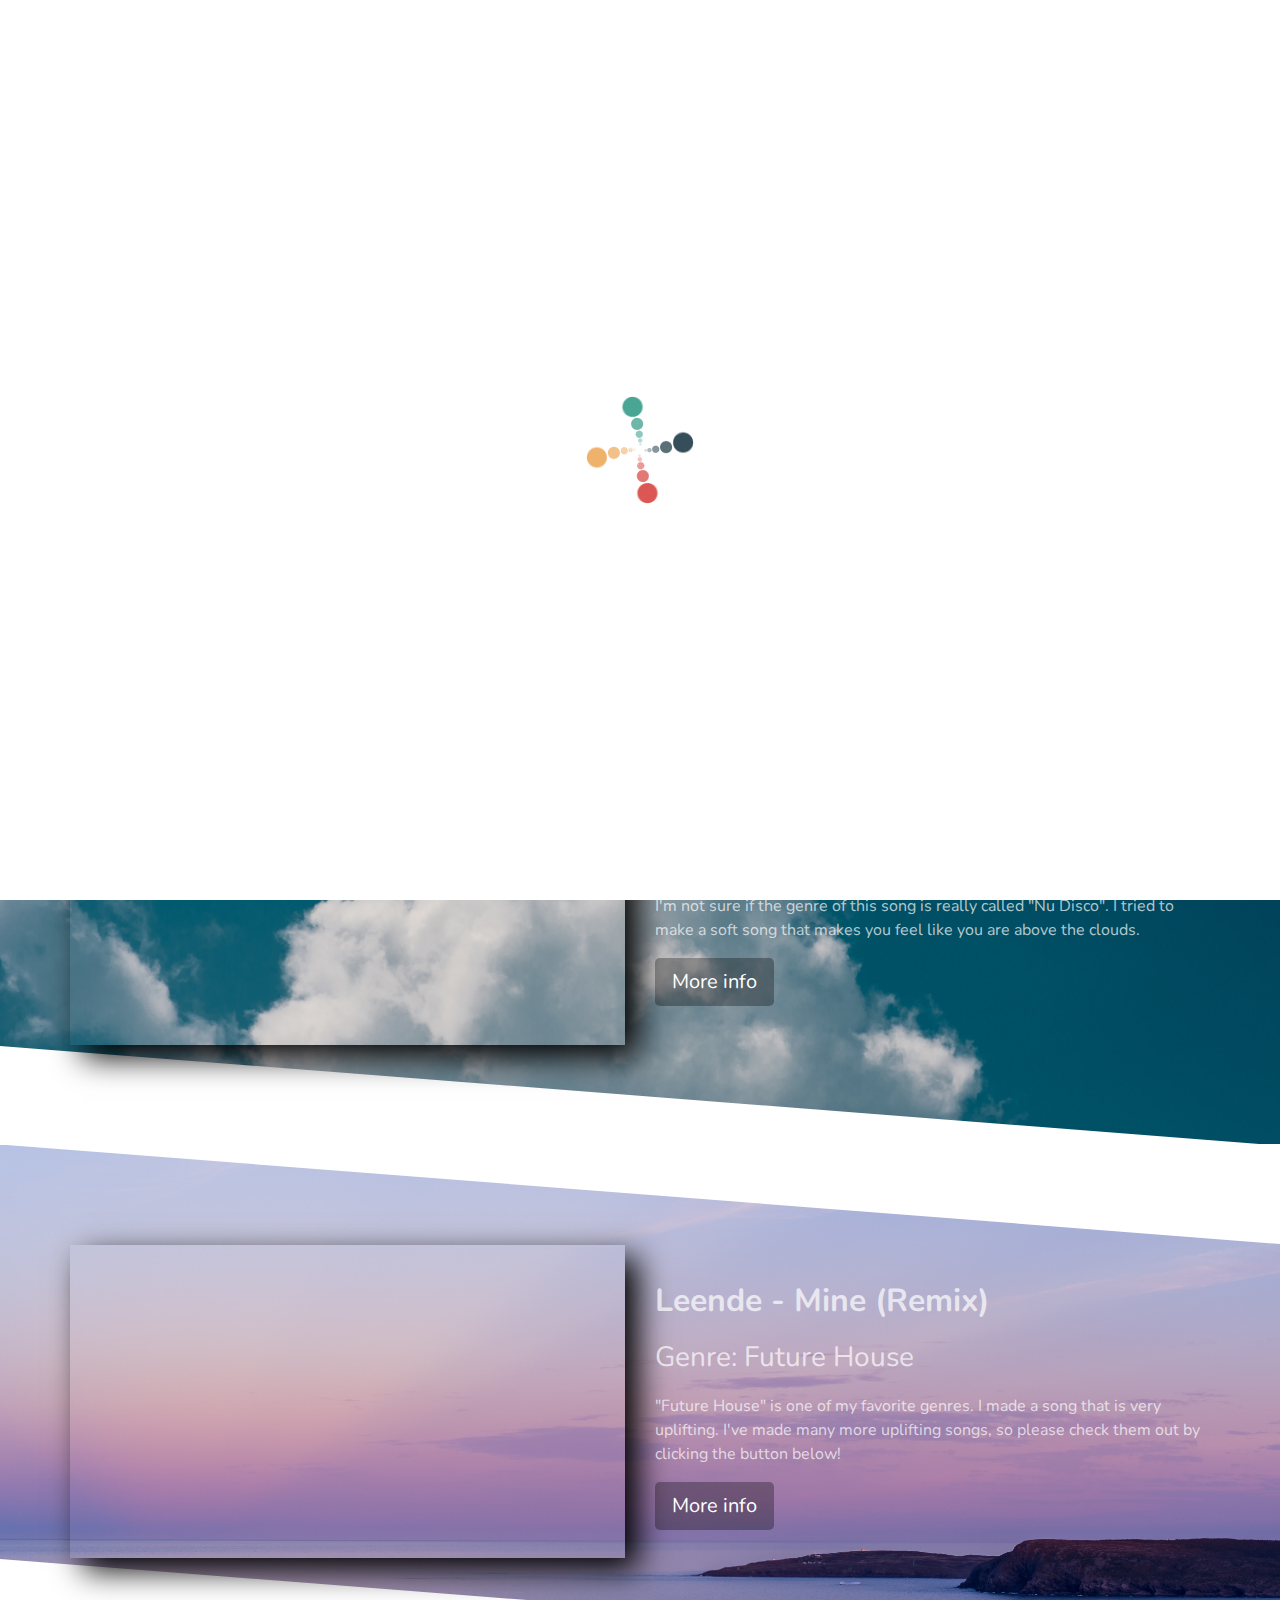
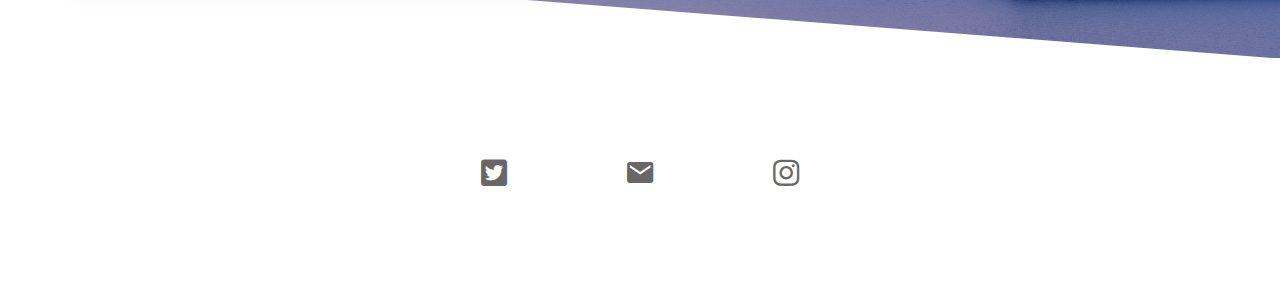
==== leende.html @ 9f8ce2c3 "Add files via upload" ====
<!doctype html>
<html>
<head>
    <meta charset="utf-8">
    <meta name="keywords" content="">
    <meta name="description" content="">
    <meta name="viewport" content="width=device-width, initial-scale=1.0, viewport-fit=cover">
	<meta name="robots" content="index, follow" />
    <link rel="shortcut icon" type="image/png" href="favicon.png">
    
	<link rel="stylesheet" type="text/css" href="./css/bootstrap.min.css?660">
	<link rel="stylesheet" type="text/css" href="style.css?4619">
	<link rel="stylesheet" type="text/css" href="./css/all.min.css">
	<link rel="stylesheet" type="text/css" href="./css/ionicons.min.css">
	<link href='https://fonts.googleapis.com/css?family=Nunito:400,700,900&display=swap&subset=latin,latin-ext' rel='stylesheet' type='text/css'>
    <title>Leende</title>


    
<!-- Analytics -->
 
<!-- Analytics END -->
    
</head>
<body>

<!-- Preloader -->
<div id="page-loading-blocs-notifaction" class="page-preloader"></div>
<!-- Preloader END -->


<!-- Main container -->
<div class="page-container">
    
<!-- bloc-0 -->
<div class="bloc none full-width-bloc bg-center l-bloc " id="bloc-0">
	<div class="container bloc-sm">
		<div class="row">
			<div class="col">
				<nav class="navbar row navbar-expand-md navbar-light" role="navigation">
					<a class="navbar-brand link-style ltc-outer-space" href="index.html"><img src="img/masanao.png" alt="logo" class="mr-2" />&lt; Leende Repo ></a>
					<button id="nav-toggle" type="button" class="ui-navbar-toggler navbar-toggler border-0 p-0 ml-auto mr-md-0" data-toggle="collapse" data-target=".navbar-4326" aria-expanded="false" aria-label="Toggle navigation">
						<span class="navbar-toggler-icon"></span>
					</button>
					<div class="collapse navbar-collapse navbar-4326">
						<ul class="site-navigation nav navbar-nav ml-auto menubar">
							<li class="nav-item">
								<a href="index.html" class="nav-link a-btn">🏠 Home</a>
							</li>
							<li class="nav-item">
								<a href="leende.html" class="nav-link a-btn">🎹 Music</a>
							</li>
						</ul>
					</div>
				</nav>
			</div>
		</div>
	</div>
</div>
<!-- bloc-0 END -->

<!-- bloc-1 -->
<div class="bloc bg-artemis-faul-CUbr8ci2HUE-unsplash d-bloc bg-b-edge" id="bloc-1">
	<div class="bloc-shape-divider bloc-divider-flip-y bloc-divider-top">
		<svg class="svg-divider bloc-divider-t-fill" fill-rule="evenodd" preserveAspectRatio="none" viewBox="0 0 1000 250"><path d="M1000,0V250H0v-1Z"></path></svg>
	</div>
	<div class="bloc-shape-divider bloc-divider-bottom bloc-divider-flip-x">
			<svg class="svg-divider bloc-divider-b-fill" fill-rule="evenodd" preserveAspectRatio="none" viewBox="0 0 1000 250"><path d="M1000,0V250H0v-1Z"></path></svg>
		</div>
	<div class="container bloc-lg">
				<div class="row">
					<div class="col-md-6">
						<div class="embed-responsive embed-responsive-16by9 leende-video">
							<iframe class="embed-responsive-item lazyload" src="img/lazyload-ph.png" data-src="https://www.youtube.com/embed/4unXNbJFQxQ?start=3" frameborder="0" allow="accelerometer; autoplay; clipboard-write; encrypted-media; gyroscope; picture-in-picture" allowfullscreen>
							</iframe>
						</div>
					</div>
					<div class="col-md-6 align-self-center">
						<h2 class="mg-md h2-style">
							Leende - Equalizer
						</h2>
						<h3 class="mg-md h3-style">
							Genre: Synthwave
						</h3>
						<p class="p-style">
							I heard a song by an artist called 'The midnight' and fell in love with the "synthwave" genre, so I wrote this song. When I listen to music in this genre, I immediately feel a lot of emotions. I hope this song will bring you a lot of emotions.
						</p><a href="https://leendemusic.github.io/leende/" class="btn btn-d btn-lg btn-style">More info</a>
					</div>
				</div>
			</div>
</div>
<!-- bloc-1 END -->

<!-- bloc-2 -->
<div class="bloc bg-c-dustin-NvvuNi7uI0I-unsplash d-bloc none" id="bloc-2">
	<div class="bloc-shape-divider bloc-divider-top bloc-divider-flip-y">
		<svg class="svg-divider bloc-divider-t-bloc-2-fill" fill-rule="evenodd" preserveAspectRatio="none" viewBox="0 0 1000 250"><path d="M1000,0V250H0v-1Z"></path></svg>
	</div>
	<div class="bloc-shape-divider bloc-divider-bottom bloc-divider-flip-x">
			<svg class="svg-divider bloc-divider-b-bloc-2-fill" fill-rule="evenodd" preserveAspectRatio="none" viewBox="0 0 1000 250"><path d="M1000,0V250H0v-1Z"></path></svg>
		</div>
	<div class="container bloc-lg">
				<div class="row">
					<div class="col-md-6">
						<div class="embed-responsive embed-responsive-16by9 leende-video">
							<iframe class="embed-responsive-item lazyload" src="img/lazyload-ph.png" data-src="https://www.youtube.com/embed/fpE2XS-6qj0?start=3" frameborder="0" allow="accelerometer; autoplay; clipboard-write; encrypted-media; gyroscope; picture-in-picture" allowfullscreen>
							</iframe>
						</div>
					</div>
					<div class="col-md-6 align-self-center">
						<h2 class="mg-md h2-style">
							Leende - Cloud
						</h2>
						<h3 class="mg-md h3-style">
							Genre: Nu Disco
						</h3>
						<p class="p-style">
							I'm not sure if the genre of this song is really called "Nu Disco". I tried to make a soft song that makes you feel like you are above the clouds.
						</p><a href="https://leendemusic.github.io/leende/" class="btn btn-d btn-lg btn-style">More info</a>
					</div>
				</div>
			</div>
</div>
<!-- bloc-2 END -->

<!-- bloc-3 -->
<div class="bloc bg-francis-nie-X4fESDecaIg-unsplash d-bloc" id="bloc-3">
	<div class="bloc-shape-divider bloc-divider-flip-y bloc-divider-top">
		<svg class="svg-divider bloc-divider-t-bloc-3-fill" fill-rule="evenodd" preserveAspectRatio="none" viewBox="0 0 1000 250"><path d="M1000,0V250H0v-1Z"></path></svg>
	</div>
	<div class="bloc-shape-divider bloc-divider-bottom bloc-divider-flip-x">
			<svg class="svg-divider bloc-divider-b-bloc-3-fill" fill-rule="evenodd" preserveAspectRatio="none" viewBox="0 0 1000 250"><path d="M1000,0V250H0v-1Z"></path></svg>
		</div>
	<div class="container bloc-lg">
				<div class="row">
					<div class="col-md-6">
						<div class="embed-responsive embed-responsive-16by9 leende-video">
							<iframe class="embed-responsive-item lazyload" src="img/lazyload-ph.png" data-src="https://www.youtube.com/embed/7OAGmDbA5UE?start=3" frameborder="0" allow="accelerometer; autoplay; clipboard-write; encrypted-media; gyroscope; picture-in-picture" allowfullscreen>
							</iframe>
						</div>
					</div>
					<div class="col-md-6 align-self-center">
						<h2 class="mg-md h2-style">
							Leende - Mine (Remix)
						</h2>
						<h3 class="mg-md h3-style">
							Genre: Future House
						</h3>
						<p class="p-style">
							"Future House" is one of my favorite genres. I made a song that is very uplifting. I've made many more uplifting songs, so please check them out by clicking the button below!
						</p><a href="https://leendemusic.github.io/leende/" class="btn btn-d btn-lg btn-style">More info</a>
					</div>
				</div>
			</div>
</div>
<!-- bloc-3 END -->

<!-- ScrollToTop Button -->
<a class="bloc-button btn btn-d scrollToTop" onclick="scrollToTarget('1',this)"><svg xmlns="http://www.w3.org/2000/svg" width="22" height="22" viewBox="0 0 32 32"><path class="scroll-to-top-btn-icon" d="M30,22.656l-14-13-14,13"/></svg></a>
<!-- ScrollToTop Button END-->


<!-- bloc-4 -->
<div class="bloc l-bloc" id="bloc-4">
	<div class="container bloc-lg">
		<div class="row">
			<div class="col-md-2 offset-md-3 col-lg-1 offset-lg-4 col-sm-2 offset-sm-2 offset-1 col-3">
				<div class="text-center">
					<a href="https://twitter.com/leendemusic"><span class="fab fa-twitter-square icon-md socialbottom"></span></a>
				</div>
			</div>
			<div class="col-md-2 col-sm-4 offset-lg-0 col-lg-2 offset-sm-0 col-4 offset-0">
				<div class="text-center">
					<a href="mailto:jaehn220982@gmail.com"><span class="icon-md socialbottom ion ion-android-mail"></span></a>
				</div>
			</div>
			<div class="col-md-2 col-lg-1 offset-lg-0 col-sm-2 col-3">
				<div class="text-center">
					<a href="https://www.instagram.com/leendemusic/"><span class="fab fa-instagram none icon-md socialbottom"></span></a>
				</div>
			</div>
		</div>
	</div>
</div>
<!-- bloc-4 END -->

</div>
<!-- Main container END -->
    


<!-- Additional JS -->
<script src="./js/jquery-3.5.1.min.js?7143"></script>
<script src="./js/bootstrap.bundle.min.js?2443"></script>
<script src="./js/blocs.min.js?4545"></script>
<script src="./js/lazysizes.min.js" defer></script><!-- Additional JS END -->


</body>
</html>
---- style.css ----
/*-----------------------------------------------------------------------------------
	Masanao
	About: My Site
	Author: Leende
	Version: 1.0
	Built with Blocs
-----------------------------------------------------------------------------------*/
body{
	margin:0;
	padding:0;
    background:#FFFFFF;
    overflow-x:hidden;
    -webkit-font-smoothing: antialiased;
    -moz-osx-font-smoothing: grayscale;
}
.page-container{overflow: hidden;} /* Prevents unwanted scroll space when scroll FX used. */
a,button{transition: background .3s ease-in-out;outline: none!important;} /* Prevent ugly blue glow on chrome and safari */
a:hover{text-decoration: none; cursor:pointer;}


/* Preloader */

.page-preloader{position: fixed;top: 0;bottom: 0;width: 100%;z-index:100000;background:#FFFFFF url("img/pageload-spinner.gif") no-repeat center center;animation-name: preloader-fade;animation-delay: 2s;animation-duration: 0.5s;animation-fill-mode: both;}
.preloader-complete{animation-delay:0.1s;}
@keyframes preloader-fade {0% {opacity: 1;visibility: visible;}100% {opacity: 0;visibility: hidden;}}

/* = Blocs
-------------------------------------------------------------- */

.bloc{
	width:100%;
	clear:both;
	background: 50% 50% no-repeat;
	padding:0 20px;
	-webkit-background-size: cover;
	-moz-background-size: cover;
	-o-background-size: cover;
	background-size: cover;
	position:relative;
	display:flex;
}
.bloc .container{
	padding-left:0;
	padding-right:0;
}


/* Sizes */

.bloc-lg{
	padding:100px 20px;
}
.bloc-sm{
	padding:20px;
}

/* = Full Width Blocs 
-------------------------------------------------------------- */

.full-width-bloc{
	padding-left:0;
	padding-right:0;
}
.full-width-bloc .row{
	margin-left:0;
	margin-right:0;
}
.full-width-bloc .container{
	width:100%;
	max-width:100%!important;
}
.full-width-bloc .carousel img{
	width:100%;
	height:auto;
}


/* Edge Dividers */

.bloc-shape-divider{
	position: absolute;
	width:100%;
	text-align:center;
	left:0;
	right:0;
	z-index: 0;
	display: flex;
	pointer-events: none;
}
.svg-divider{
	width:100%;
	height:100px;
	fill:#000000;
}
.bloc-divider-top{
	top:-1px;
	align-items: flex-start;
}
.bloc-divider-bottom{
	bottom:-1px;
	align-items: flex-end;
}
.bloc-divider-flip-x svg{
	transform:scale(-1,1);
}
.bloc-divider-flip-y svg{
	transform:scale(1,-1);
}
.bloc-divider-flip-x.bloc-divider-flip-y svg{
	transform:scale(-1,-1);
}


/* Background Styles */

.bg-center,.bg-l-edge,.bg-r-edge,.bg-t-edge,.bg-b-edge,.bg-tl-edge,.bg-bl-edge,.bg-tr-edge,.bg-br-edge,.bg-repeat{
	-webkit-background-size: auto!important;
	-moz-background-size: auto!important;
	-o-background-size: auto!important;
	background-size: auto!important;
}
.bg-center{
	-webkit-background-size: auto;
}
.bg-b-edge{
	background: bottom no-repeat;
}


/* Dark theme */

.d-bloc{
	color:rgba(255,255,255,.7);
}
.d-bloc button:hover{
	color:rgba(255,255,255,.9);
}
.d-bloc .icon-round,.d-bloc .icon-square,.d-bloc .icon-rounded,.d-bloc .icon-semi-rounded-a,.d-bloc .icon-semi-rounded-b{
	border-color:rgba(255,255,255,.9);
}
.d-bloc .divider-h span{
	border-color:rgba(255,255,255,.2);
}
.d-bloc .a-btn,.d-bloc .navbar a, .d-bloc a .icon-sm, .d-bloc a .icon-md, .d-bloc a .icon-lg, .d-bloc a .icon-xl, .d-bloc h1 a, .d-bloc h2 a, .d-bloc h3 a, .d-bloc h4 a, .d-bloc h5 a, .d-bloc h6 a, .d-bloc p a{
	color:rgba(255,255,255,.6);
}
.d-bloc .a-btn:hover,.d-bloc .navbar a:hover,.d-bloc a:hover .icon-sm, .d-bloc a:hover .icon-md, .d-bloc a:hover .icon-lg, .d-bloc a:hover .icon-xl, .d-bloc h1 a:hover, .d-bloc h2 a:hover, .d-bloc h3 a:hover, .d-bloc h4 a:hover, .d-bloc h5 a:hover, .d-bloc h6 a:hover, .d-bloc p a:hover{
	color:rgba(255,255,255,1);
}
.d-bloc .navbar-toggle .icon-bar{
	background:rgba(255,255,255,1);
}
.d-bloc .btn-wire,.d-bloc .btn-wire:hover{
	color:rgba(255,255,255,1);
	border-color:rgba(255,255,255,1);
}
.d-bloc .card{
	color:rgba(0,0,0,.5);
}
.d-bloc .card button:hover{
	color:rgba(0,0,0,.7);
}
.d-bloc .card icon{
	border-color:rgba(0,0,0,.7);
}
.d-bloc .card .divider-h span{
	border-color:rgba(0,0,0,.1);
}
.d-bloc .card .a-btn{
	color:rgba(0,0,0,.6);
}
.d-bloc .card .a-btn:hover{
	color:rgba(0,0,0,1);
}
.d-bloc .card .btn-wire, .d-bloc .card .btn-wire:hover{
	color:rgba(0,0,0,.7);
	border-color:rgba(0,0,0,.3);
}


/* Light theme */

.d-bloc .card,.l-bloc{
	color:rgba(0,0,0,.5);
}
.d-bloc .card button:hover,.l-bloc button:hover{
	color:rgba(0,0,0,.7);
}
.l-bloc .icon-round,.l-bloc .icon-square,.l-bloc .icon-rounded,.l-bloc .icon-semi-rounded-a,.l-bloc .icon-semi-rounded-b{
	border-color:rgba(0,0,0,.7);
}
.d-bloc .card .divider-h span,.l-bloc .divider-h span{
	border-color:rgba(0,0,0,.1);
}
.d-bloc .card .a-btn,.l-bloc .a-btn,.l-bloc .navbar a,.l-bloc a .icon-sm, .l-bloc a .icon-md, .l-bloc a .icon-lg, .l-bloc a .icon-xl, .l-bloc h1 a, .l-bloc h2 a, .l-bloc h3 a, .l-bloc h4 a, .l-bloc h5 a, .l-bloc h6 a, .l-bloc p a{
	color:rgba(0,0,0,.6);
}
.d-bloc .card .a-btn:hover,.l-bloc .a-btn:hover,.l-bloc .navbar a:hover, .l-bloc a:hover .icon-sm, .l-bloc a:hover .icon-md, .l-bloc a:hover .icon-lg, .l-bloc a:hover .icon-xl, .l-bloc h1 a:hover, .l-bloc h2 a:hover, .l-bloc h3 a:hover, .l-bloc h4 a:hover, .l-bloc h5 a:hover, .l-bloc h6 a:hover, .l-bloc p a:hover{
	color:rgba(0,0,0,1);
}
.l-bloc .navbar-toggle .icon-bar{
	color:rgba(0,0,0,.6);
}
.d-bloc .card .btn-wire,.d-bloc .card .btn-wire:hover,.l-bloc .btn-wire,.l-bloc .btn-wire:hover{
	color:rgba(0,0,0,.7);
	border-color:rgba(0,0,0,.3);
}


/* = NavBar
-------------------------------------------------------------- */

.hero .hero-nav{
	padding-left:inherit;
	padding-right:inherit;
}
/* Handle Multi Level Navigation */.navbar-light .navbar-nav .nav-link {
	color: rgb(64, 64, 64);
}
.btco-menu li > a {
	padding: 10px 15px;
	color: #000;
}
.btco-menu .active a:focus,.btco-menu li a:focus ,.navbar > .show > a:focus{
	background: transparent;
	outline: 0;
}
.dropdown-menu .show > .dropdown-toggle::after{
	transform: rotate(-90deg);
}

/* = Bric adjustment margins
-------------------------------------------------------------- */

.mg-md{
	margin-top:10px;
	margin-bottom:20px;
}

/* = Buttons
-------------------------------------------------------------- */

.btn-d,.btn-d:hover,.btn-d:focus{
	color:#FFF;
	background:rgba(0,0,0,.3);
}

/* Prevent ugly blue glow on chrome and safari */
button{
	outline: none!important;
}


/* = Icons
-------------------------------------------------------------- */
.icon-md{
	font-size:30px!important;
}




.card-sq, .card-sq .card-header, .card-sq .card-footer{
	border-radius:0;
}
.card-rd{
	border-radius:30px;
}
.card-rd .card-header{
	border-radius:29px 29px 0 0;
}
.card-rd .card-footer{
	border-radius:0 0 29px 29px;
}





/* ScrollToTop button */

.scrollToTop{
	width:36px;
	height:36px;
	padding:5px;
	position:fixed;
	bottom:20px;
	right:20px;
	opacity:0;
	z-index:999;
	transition: all .3s ease-in-out;
	pointer-events:none;
}
.showScrollTop{
	opacity: 1;
	pointer-events:all;
}
.scroll-to-top-btn-icon{
	fill: none;
	stroke: #fff;
	stroke-width: 2px;
	fill-rule: evenodd;
	stroke-linecap:round;
}

/* = Custom Styling
-------------------------------------------------------------- */

h1,h2,h3,h4,h5,h6,p,label,.btn,a{
	font-family:"Helvetica";
}
.container{
	max-width:1140px;
}
.navbar-brand img{
	width:55px;
	height:55px;
}
.link-style{
	font-family:Nunito;
	font-weight:900;
	font-size:25px;
	line-height:30px;
}
.h3-style{
	font-family:Nunito;
	font-weight:400;
}
.h2-style{
	font-family:Nunito;
	font-weight:700;
}
.p-style{
	font-family:Nunito;
}
.btn-style{
	font-family:"Nunito";
}
.menubar{
	font-family:"Nunito";
	font-weight:400;
	padding-left:8px;
}
.leende-video{
	box-shadow:13px 12px 30px #000000;
}
.bloc-divider-t-fill{
	fill:#FFFFFF;
}
.bloc-divider-b-fill{
	fill:#FFFFFF;
}
.bloc-divider-b-bloc-2-fill{
	fill:#FFFFFF;
}
.bloc-divider-t-bloc-2-fill{
	fill:#FFFFFF;
}
.bloc-divider-t-bloc-3-fill{
	fill:#FFFFFF;
}
.bloc-divider-b-bloc-3-fill{
	fill:#FFFFFF;
}
.row-style{
	width:100%;
}
.socialbottom{
	border-style:_popUpItemAction:;
}
.h3-1-style{
	font-family:Nunito;
	font-weight:700;
}
.h4-style{
	font-family:Nunito;
	font-weight:700;
}

/* = Colour
-------------------------------------------------------------- */


/* Link colour styles */

.ltc-outer-space{
	color:#424242!important;
}
.ltc-outer-space:hover{
	color:#353535!important;
}

/* Bloc image backgrounds */

.bg-artemis-faul-CUbr8ci2HUE-unsplash{
	background-image:url("img/artemis-faul-CUbr8ci2HUE-unsplash.jpg");
}
.bg-c-dustin-NvvuNi7uI0I-unsplash{
	background-image:url("img/c-dustin-NvvuNi7uI0I-unsplash.jpg");
}
.bg-francis-nie-X4fESDecaIg-unsplash{
	background-image:url("img/francis-nie-X4fESDecaIg-unsplash.jpg");
}



/* = Bloc Padding Multi Breakpoint
-------------------------------------------------------------- */

@media (min-width: 576px) {
    .bloc-xxl-sm{padding:200px 20px;}
    .bloc-xl-sm{padding:150px 20px;}
    .bloc-lg-sm{padding:100px 20px;}
    .bloc-md-sm{padding:50px 20px;}
    .bloc-sm-sm{padding:20px;}
    .bloc-no-padding-sm{padding:0 20px;}
}
@media (min-width: 768px) {
    .bloc-xxl-md{padding:200px 20px;}
    .bloc-xl-md{padding:150px 20px;}
    .bloc-lg-md{padding:100px 20px;}
    .bloc-md-md{padding:50px 20px;}
    .bloc-sm-md{padding:20px 20px;}
    .bloc-no-padding-md{padding:0 20px;}
}
@media (min-width: 992px) {
    .bloc-xxl-lg{padding:200px 20px;}
    .bloc-xl-lg{padding:150px 20px;}
    .bloc-lg-lg{padding:100px 20px;}
    .bloc-md-lg{padding:50px 20px;}
    .bloc-sm-lg{padding:20px;}
    .bloc-no-padding-lg{padding:0 20px;}
}


/* = Mobile adjustments 
-------------------------------------------------------------- */
@media (max-width: 1024px)
{
    .bloc.full-width-bloc, .bloc-tile-2.full-width-bloc .container, .bloc-tile-3.full-width-bloc .container, .bloc-tile-4.full-width-bloc .container{
        padding-left: 0; 
        padding-right: 0;  
    }
}
@media (max-width: 991px)
{
    .container{width:100%;}
    .bloc{padding-left: constant(safe-area-inset-left);padding-right: constant(safe-area-inset-right);} /* iPhone X Notch Support*/
    .bloc-group, .bloc-group .bloc{display:block;width:100%;}
}
@media (max-width: 767px)
{
    .bloc-tile-2 .container, .bloc-tile-3 .container, .bloc-tile-4 .container{
        padding-left:0;padding-right:0;
    }
    .btn-dwn{
       display:none; 
    }
    .voffset{
        margin-top:5px;
    }
    .voffset-md{
        margin-top:20px;
    }
    .voffset-lg{
        margin-top:30px;
    }
    form{
        padding:5px;
    }
    .close-lightbox{
        display:inline-block;
    }
    .blocsapp-device-iphone5{
	   background-size: 216px 425px;
	   padding-top:60px;
	   width:216px;
	   height:425px;
    }
    .blocsapp-device-iphone5 img{
	   width: 180px;
	   height: 320px;
    }
}
@media (max-width: 767px){
	.text-right{
	}
	.text-left{
	}
	.text-center{
	}
	
}

@media (max-width: 575px){
	.link-style{
		font-family:Nunito;
		font-weight:700;
	}
	.footer-link{
		text-align:center;
	}
	
}
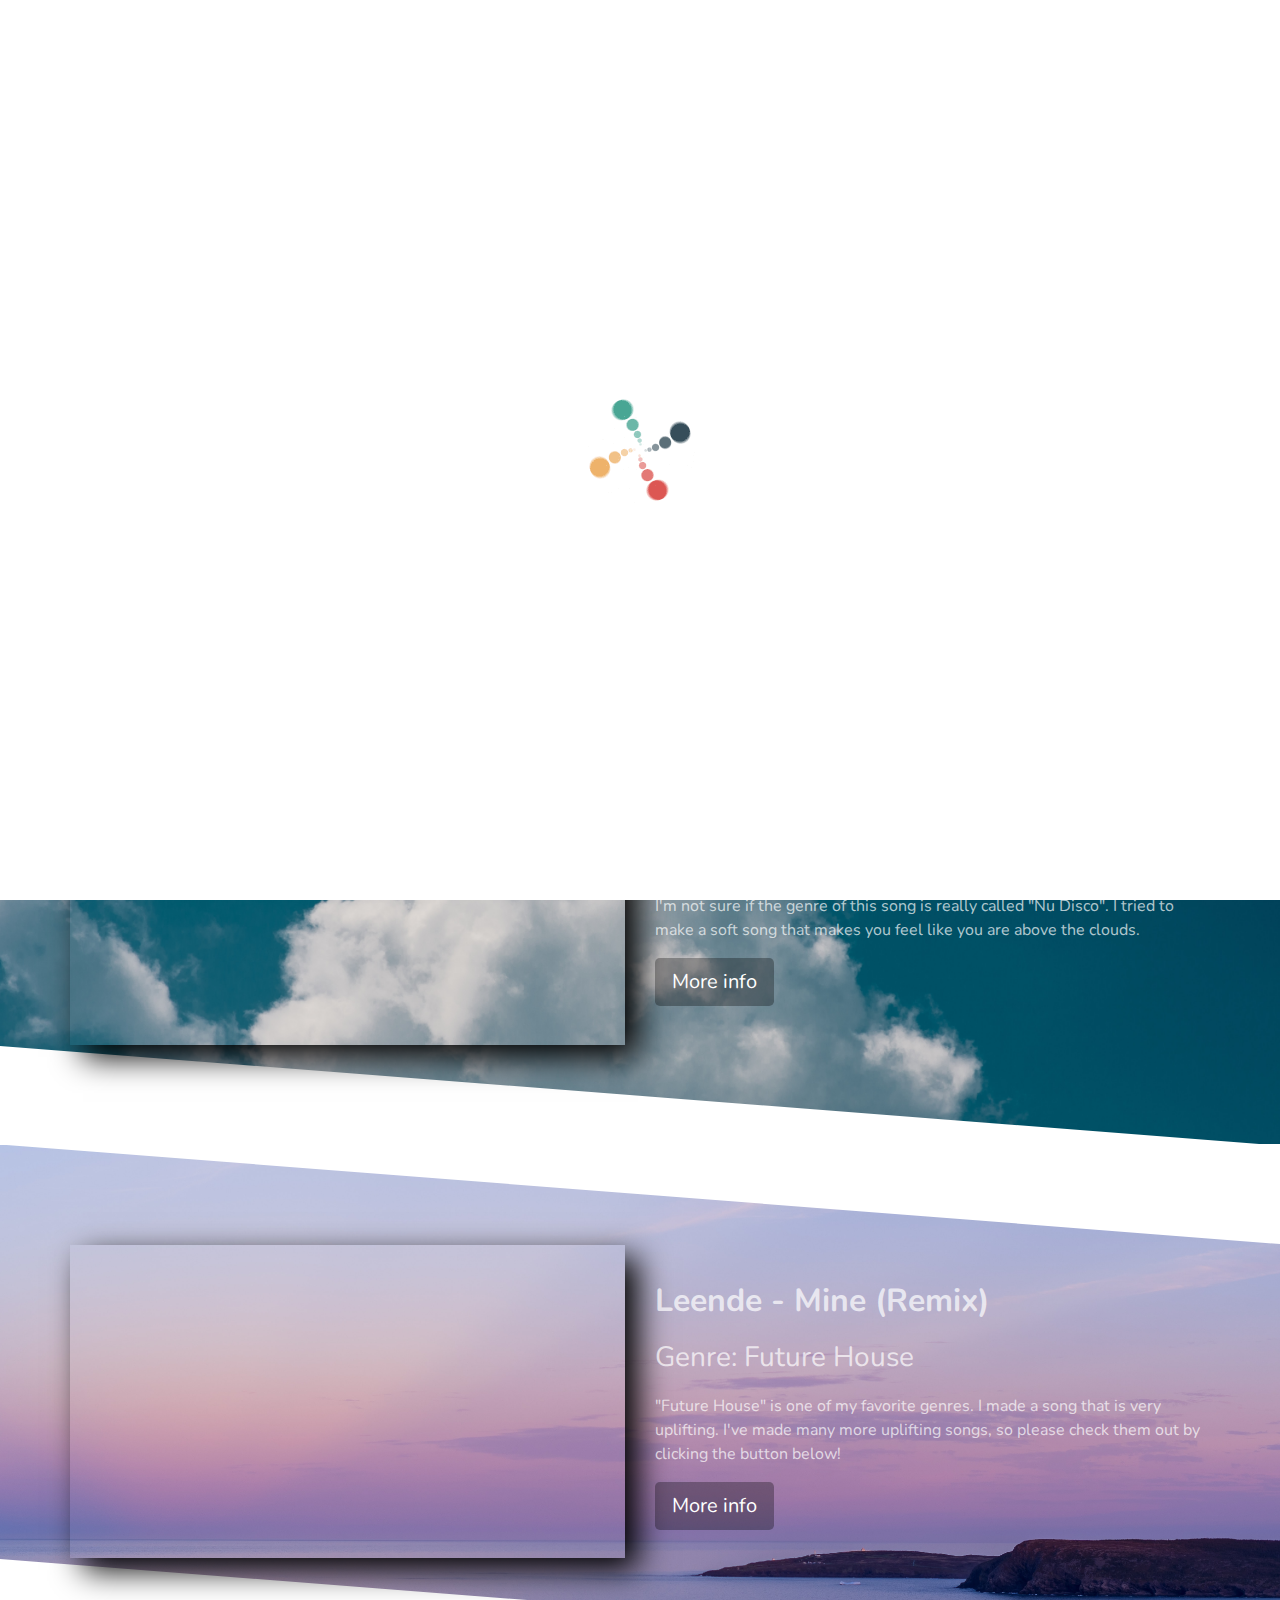
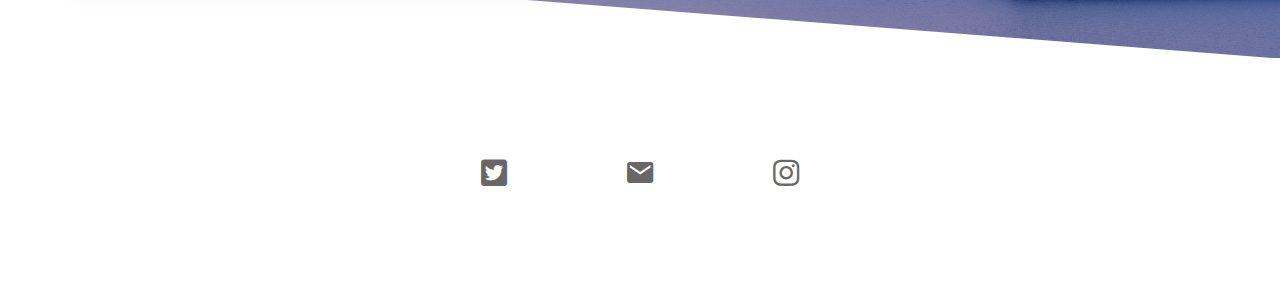
==== commit 31028d48: "Add files via upload" ====
--- a/leende.html
+++ b/leende.html
@@ -8,8 +8,8 @@
 	<meta name="robots" content="index, follow" />
     <link rel="shortcut icon" type="image/png" href="favicon.png">
     
-	<link rel="stylesheet" type="text/css" href="./css/bootstrap.min.css?660">
-	<link rel="stylesheet" type="text/css" href="style.css?4619">
+	<link rel="stylesheet" type="text/css" href="./css/bootstrap.min.css?602">
+	<link rel="stylesheet" type="text/css" href="style.css?6575">
 	<link rel="stylesheet" type="text/css" href="./css/all.min.css">
 	<link rel="stylesheet" type="text/css" href="./css/ionicons.min.css">
 	<link href='https://fonts.googleapis.com/css?family=Nunito:400,700,900&display=swap&subset=latin,latin-ext' rel='stylesheet' type='text/css'>
@@ -190,9 +190,9 @@
 
 
 <!-- Additional JS -->
-<script src="./js/jquery-3.5.1.min.js?7143"></script>
-<script src="./js/bootstrap.bundle.min.js?2443"></script>
-<script src="./js/blocs.min.js?4545"></script>
+<script src="./js/jquery-3.5.1.min.js?2949"></script>
+<script src="./js/bootstrap.bundle.min.js?8760"></script>
+<script src="./js/blocs.min.js?697"></script>
 <script src="./js/lazysizes.min.js" defer></script><!-- Additional JS END -->
 
 
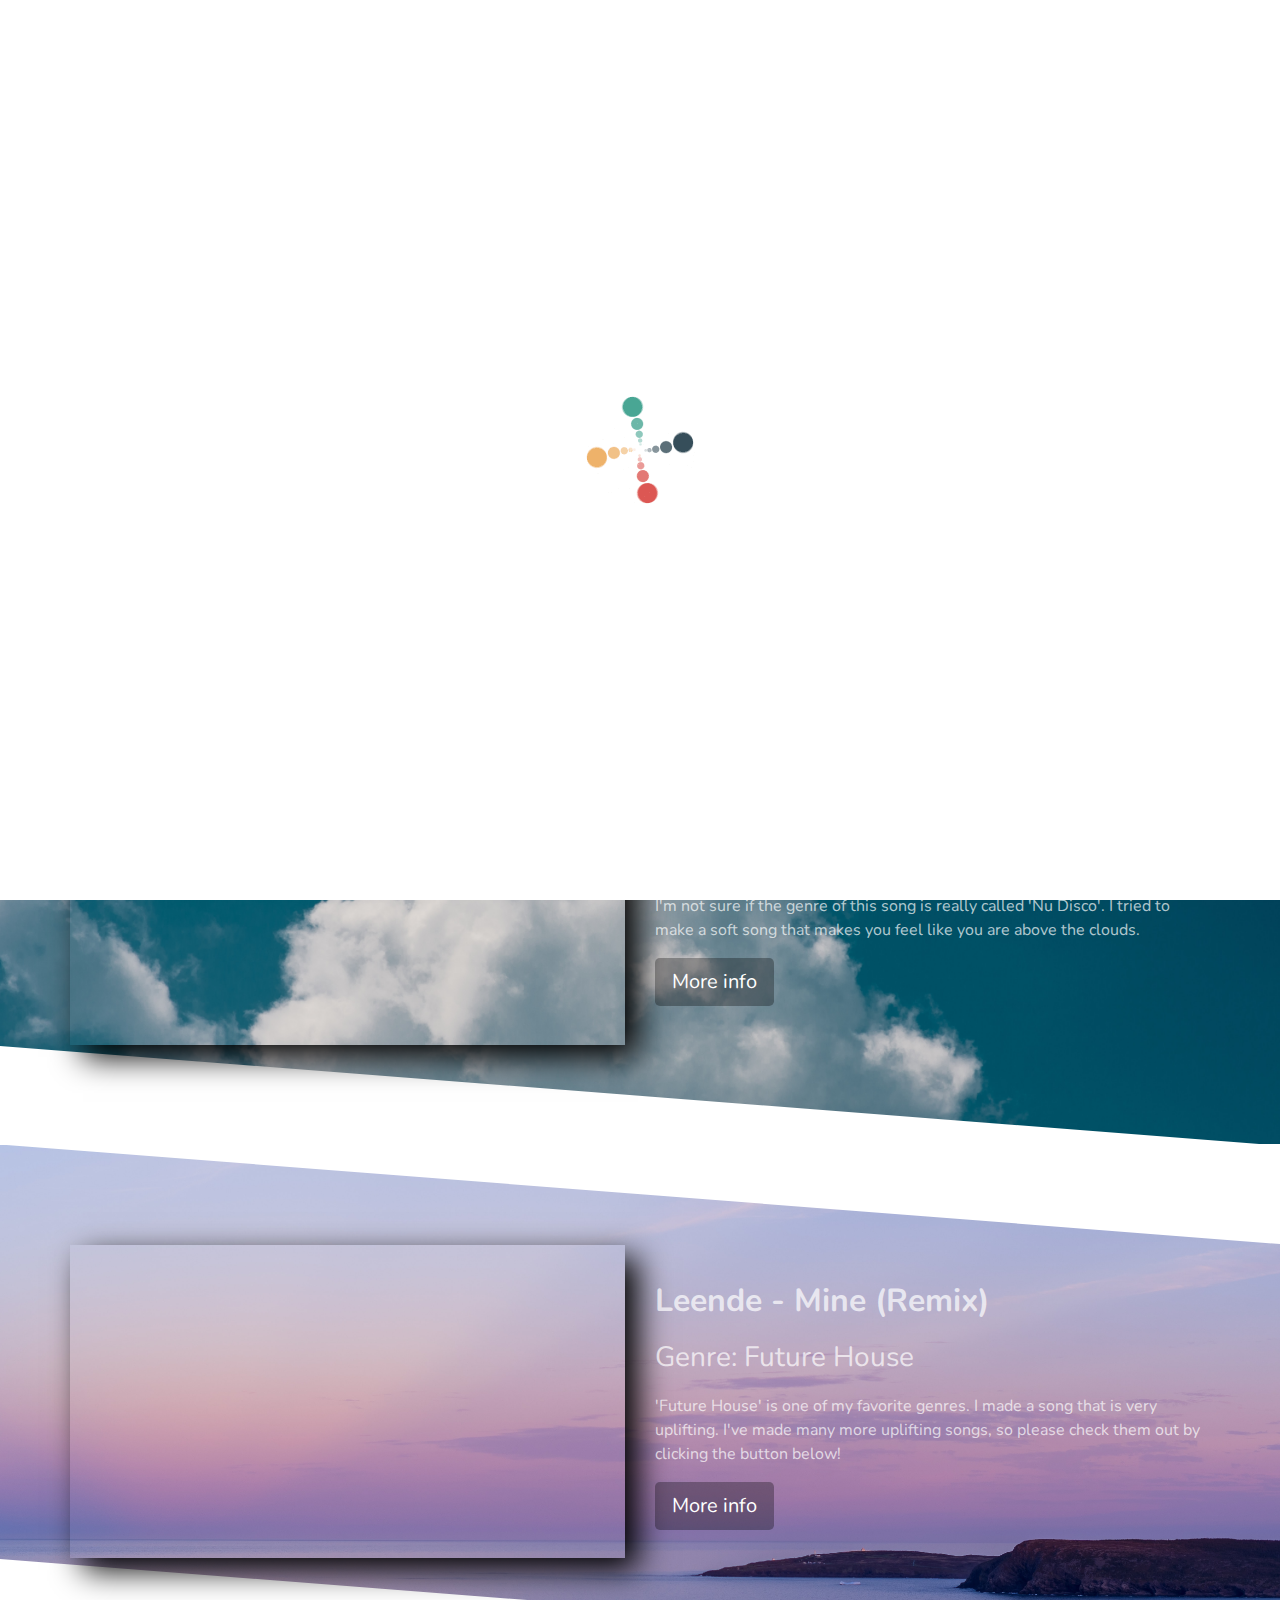
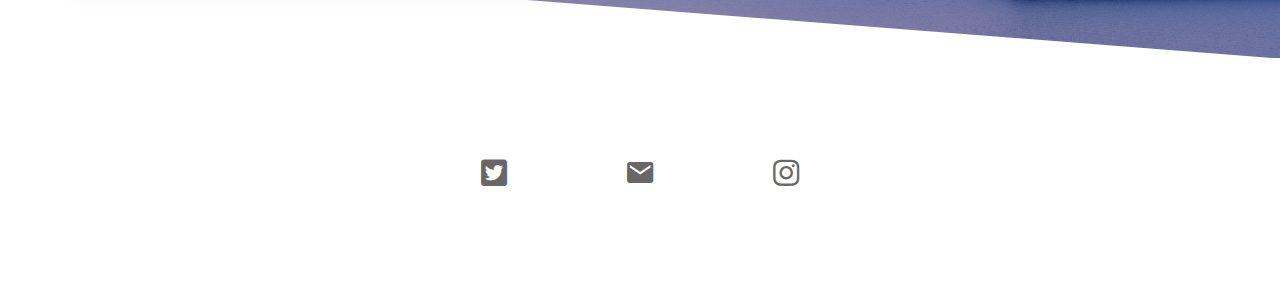
==== commit 4dd06581: "Add files via upload" ====
--- a/leende.html
+++ b/leende.html
@@ -5,11 +5,12 @@
     <meta name="keywords" content="">
     <meta name="description" content="">
     <meta name="viewport" content="width=device-width, initial-scale=1.0, viewport-fit=cover">
+	<link rel="canonical" href="https://leendemusic.github.io/LeendeRepo/index.html/Leende.html" />
 	<meta name="robots" content="index, follow" />
     <link rel="shortcut icon" type="image/png" href="favicon.png">
     
-	<link rel="stylesheet" type="text/css" href="./css/bootstrap.min.css?602">
-	<link rel="stylesheet" type="text/css" href="style.css?6575">
+	<link rel="stylesheet" type="text/css" href="./css/bootstrap.min.css?6168">
+	<link rel="stylesheet" type="text/css" href="style.css?225">
 	<link rel="stylesheet" type="text/css" href="./css/all.min.css">
 	<link rel="stylesheet" type="text/css" href="./css/ionicons.min.css">
 	<link href='https://fonts.googleapis.com/css?family=Nunito:400,700,900&display=swap&subset=latin,latin-ext' rel='stylesheet' type='text/css'>
@@ -33,7 +34,7 @@
 <div class="page-container">
     
 <!-- bloc-0 -->
-<div class="bloc none full-width-bloc bg-center l-bloc " id="bloc-0">
+<div class="bloc none full-width-bloc bg-center l-bloc" id="bloc-0">
 	<div class="container bloc-sm">
 		<div class="row">
 			<div class="col">
@@ -83,7 +84,7 @@
 							Genre: Synthwave
 						</h3>
 						<p class="p-style">
-							I heard a song by an artist called 'The midnight' and fell in love with the "synthwave" genre, so I wrote this song. When I listen to music in this genre, I immediately feel a lot of emotions. I hope this song will bring you a lot of emotions.
+							I found a song by an artist called 'The midnight' and fell in love with the 'synthwave' genre, so I wrote this song. When I listen to music in this genre, I immediately feel a lot of emotions. I hope this song will bring you a lot of emotions.
 						</p><a href="https://leendemusic.github.io/leende/" class="btn btn-d btn-lg btn-style">More info</a>
 					</div>
 				</div>
@@ -115,7 +116,7 @@
 							Genre: Nu Disco
 						</h3>
 						<p class="p-style">
-							I'm not sure if the genre of this song is really called "Nu Disco". I tried to make a soft song that makes you feel like you are above the clouds.
+							I'm not sure if the genre of this song is really called 'Nu Disco'. I tried to make a soft song that makes you feel like you are above the clouds.
 						</p><a href="https://leendemusic.github.io/leende/" class="btn btn-d btn-lg btn-style">More info</a>
 					</div>
 				</div>
@@ -146,8 +147,8 @@
 						<h3 class="mg-md h3-style">
 							Genre: Future House
 						</h3>
-						<p class="p-style">
-							"Future House" is one of my favorite genres. I made a song that is very uplifting. I've made many more uplifting songs, so please check them out by clicking the button below!
+						<p class="p-style ">
+							'Future House' is one of my favorite genres. I made a song that is very uplifting. I've made many more uplifting songs, so please check them out by clicking the button below!
 						</p><a href="https://leendemusic.github.io/leende/" class="btn btn-d btn-lg btn-style">More info</a>
 					</div>
 				</div>
@@ -190,9 +191,9 @@
 
 
 <!-- Additional JS -->
-<script src="./js/jquery-3.5.1.min.js?2949"></script>
-<script src="./js/bootstrap.bundle.min.js?8760"></script>
-<script src="./js/blocs.min.js?697"></script>
+<script src="./js/jquery-3.5.1.min.js?6779"></script>
+<script src="./js/bootstrap.bundle.min.js?248"></script>
+<script src="./js/blocs.min.js?4385"></script>
 <script src="./js/lazysizes.min.js" defer></script><!-- Additional JS END -->
 
 
--- a/style.css
+++ b/style.css
@@ -1,5 +1,5 @@
 /*-----------------------------------------------------------------------------------
-	Masanao
+	LeendeRepo
 	About: My Site
 	Author: Leende
 	Version: 1.0
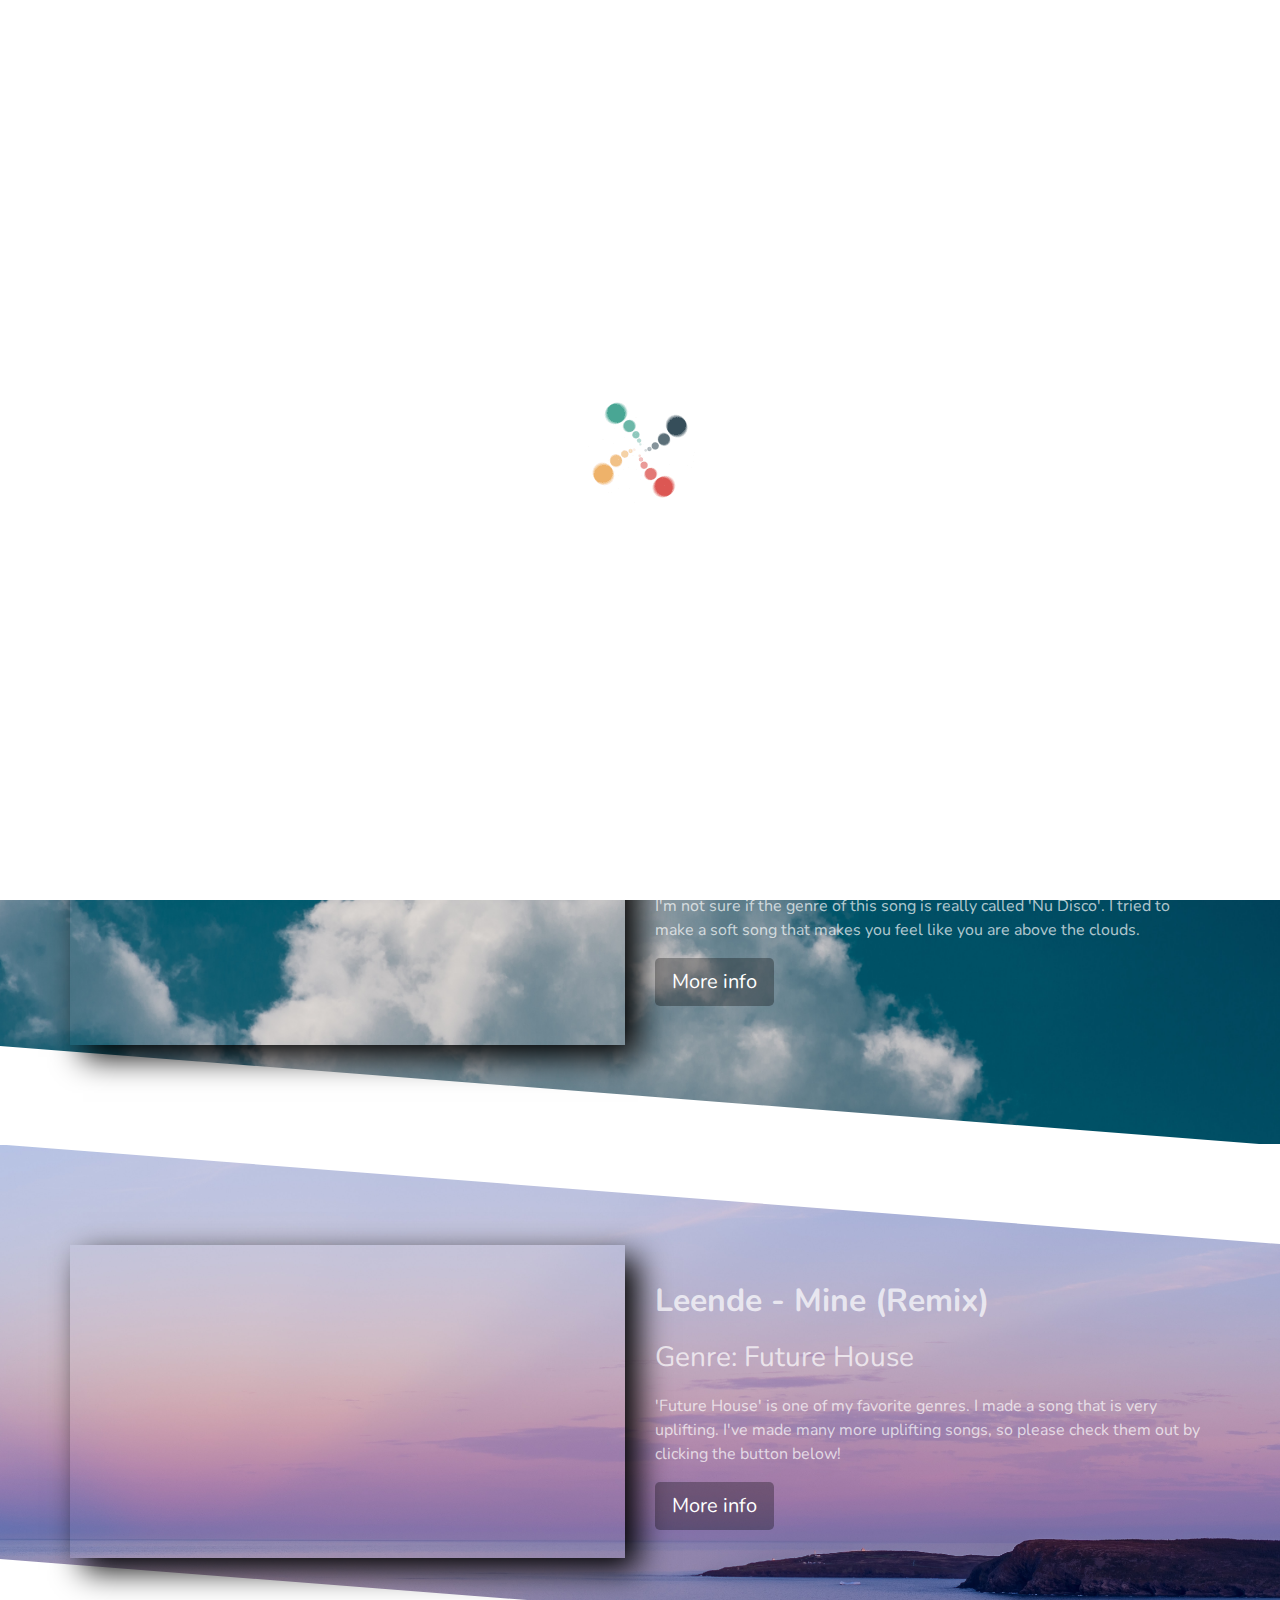
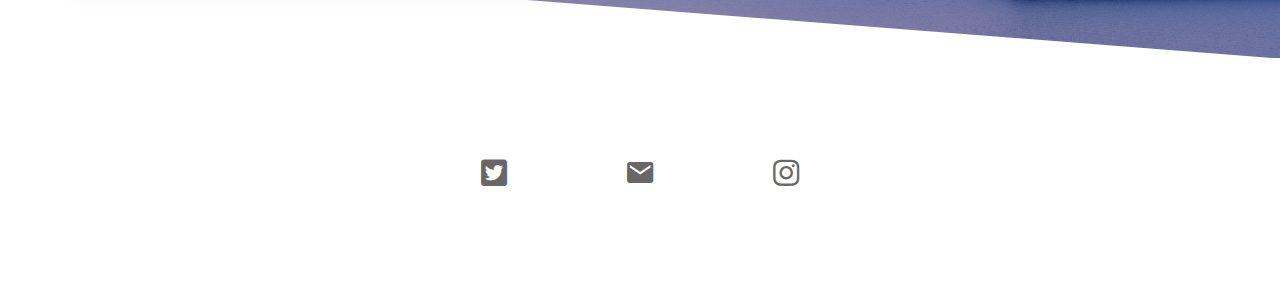
==== commit 7b87a0ee: "Add files via upload" ====
--- a/leende.html
+++ b/leende.html
@@ -5,12 +5,12 @@
     <meta name="keywords" content="">
     <meta name="description" content="">
     <meta name="viewport" content="width=device-width, initial-scale=1.0, viewport-fit=cover">
-	<link rel="canonical" href="https://leendemusic.github.io/LeendeRepo/index.html/Leende.html" />
+	<link rel="canonical" href="https://leendemusic.github.io/LeendeRepo/Leende.html" />
 	<meta name="robots" content="index, follow" />
     <link rel="shortcut icon" type="image/png" href="favicon.png">
     
-	<link rel="stylesheet" type="text/css" href="./css/bootstrap.min.css?6168">
-	<link rel="stylesheet" type="text/css" href="style.css?225">
+	<link rel="stylesheet" type="text/css" href="./css/bootstrap.min.css?8293">
+	<link rel="stylesheet" type="text/css" href="style.css?4528">
 	<link rel="stylesheet" type="text/css" href="./css/all.min.css">
 	<link rel="stylesheet" type="text/css" href="./css/ionicons.min.css">
 	<link href='https://fonts.googleapis.com/css?family=Nunito:400,700,900&display=swap&subset=latin,latin-ext' rel='stylesheet' type='text/css'>
@@ -34,7 +34,7 @@
 <div class="page-container">
     
 <!-- bloc-0 -->
-<div class="bloc none full-width-bloc bg-center l-bloc" id="bloc-0">
+<div class="bloc none full-width-bloc bg-center l-bloc " id="bloc-0">
 	<div class="container bloc-sm">
 		<div class="row">
 			<div class="col">
@@ -147,7 +147,7 @@
 						<h3 class="mg-md h3-style">
 							Genre: Future House
 						</h3>
-						<p class="p-style ">
+						<p class="p-style">
 							'Future House' is one of my favorite genres. I made a song that is very uplifting. I've made many more uplifting songs, so please check them out by clicking the button below!
 						</p><a href="https://leendemusic.github.io/leende/" class="btn btn-d btn-lg btn-style">More info</a>
 					</div>
@@ -191,9 +191,9 @@
 
 
 <!-- Additional JS -->
-<script src="./js/jquery-3.5.1.min.js?6779"></script>
-<script src="./js/bootstrap.bundle.min.js?248"></script>
-<script src="./js/blocs.min.js?4385"></script>
+<script src="./js/jquery-3.5.1.min.js?6890"></script>
+<script src="./js/bootstrap.bundle.min.js?7655"></script>
+<script src="./js/blocs.min.js?9024"></script>
 <script src="./js/lazysizes.min.js" defer></script><!-- Additional JS END -->
 
 
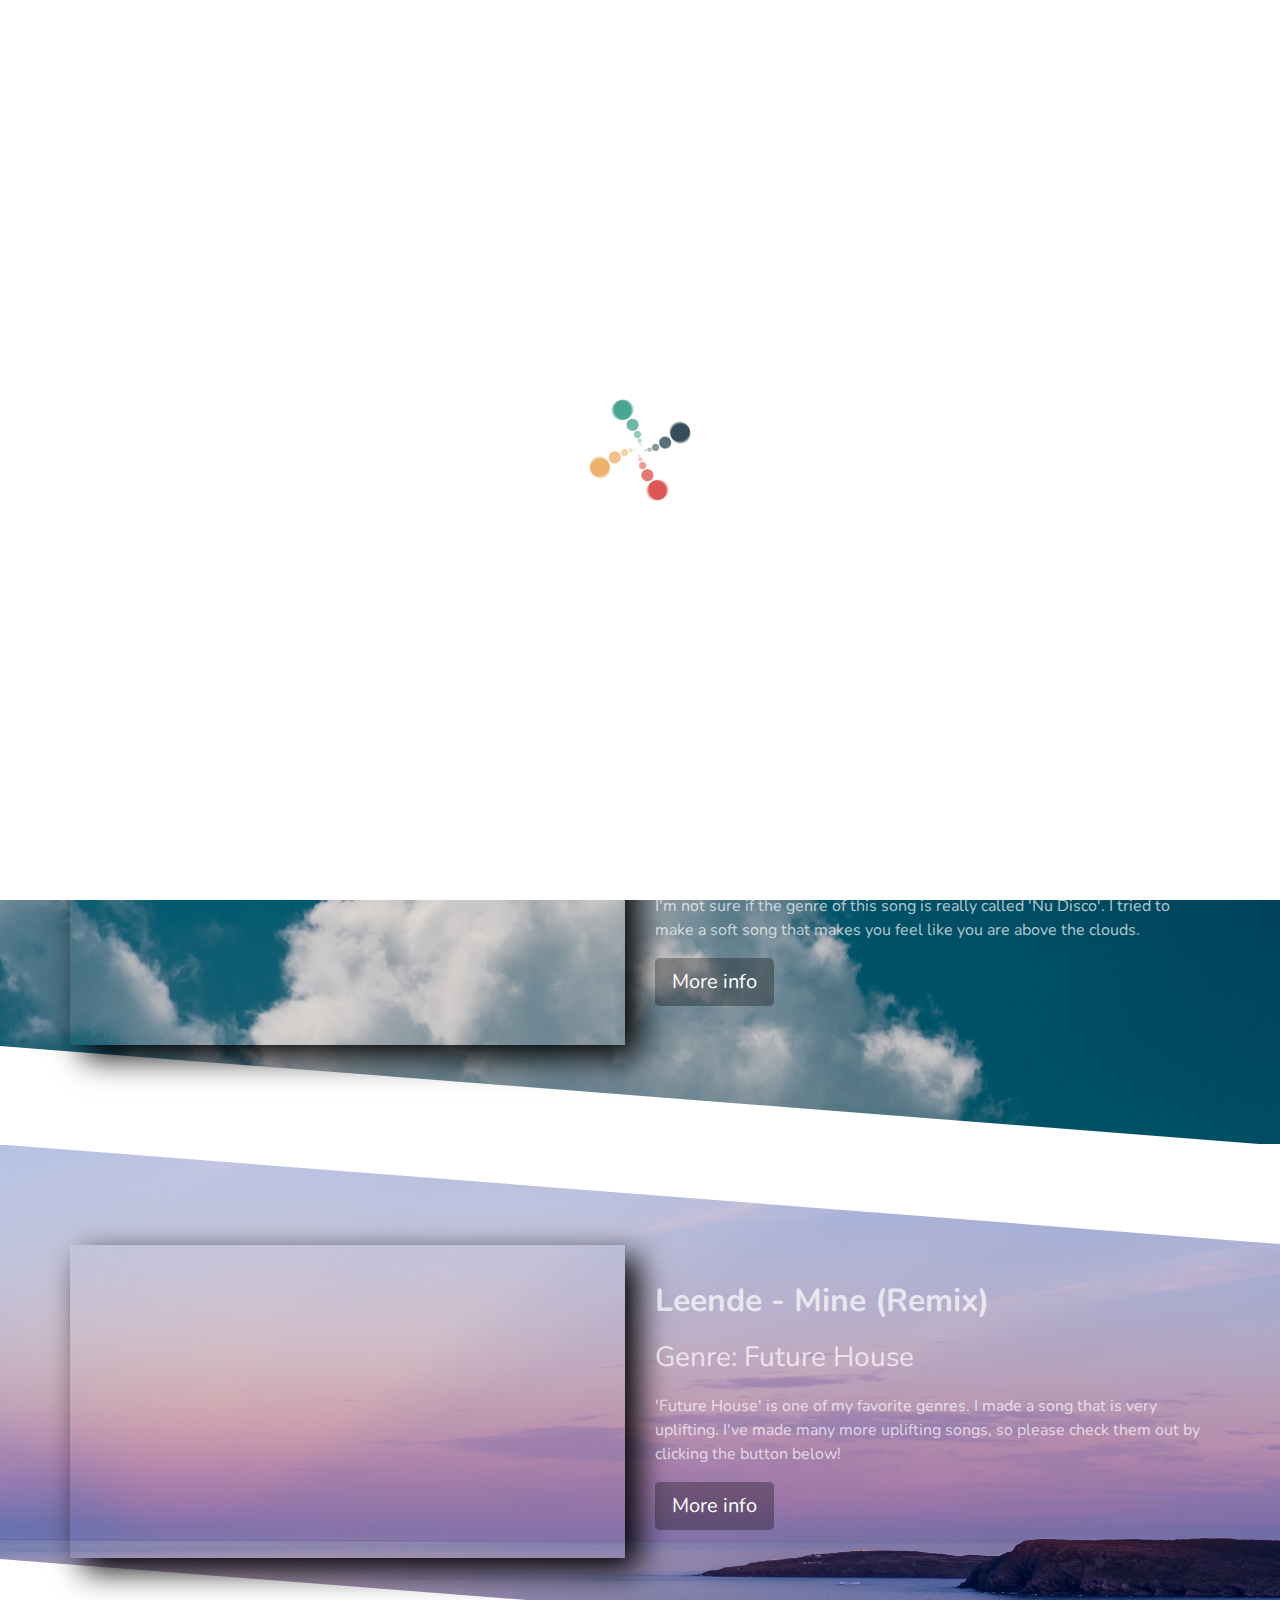
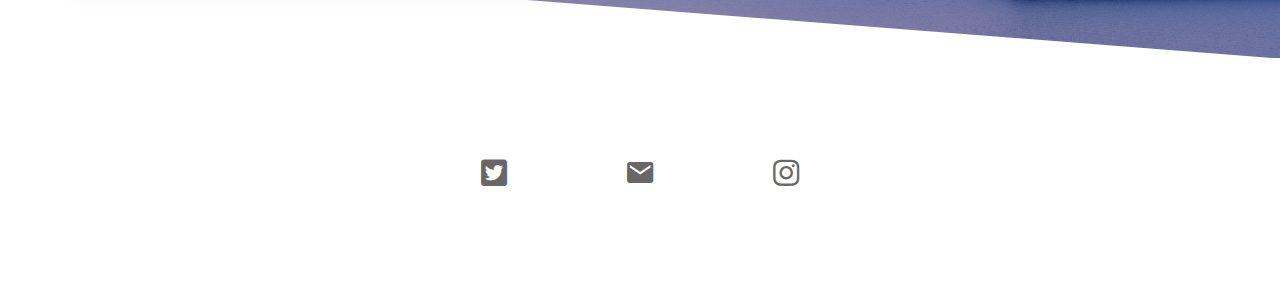
==== commit 44ee2dcf: "Add files via upload" ====
--- a/leende.html
+++ b/leende.html
@@ -9,8 +9,8 @@
 	<meta name="robots" content="index, follow" />
     <link rel="shortcut icon" type="image/png" href="favicon.png">
     
-	<link rel="stylesheet" type="text/css" href="./css/bootstrap.min.css?8293">
-	<link rel="stylesheet" type="text/css" href="style.css?4528">
+	<link rel="stylesheet" type="text/css" href="./css/bootstrap.min.css?1803">
+	<link rel="stylesheet" type="text/css" href="style.css?2896">
 	<link rel="stylesheet" type="text/css" href="./css/all.min.css">
 	<link rel="stylesheet" type="text/css" href="./css/ionicons.min.css">
 	<link href='https://fonts.googleapis.com/css?family=Nunito:400,700,900&display=swap&subset=latin,latin-ext' rel='stylesheet' type='text/css'>
@@ -39,14 +39,14 @@
 		<div class="row">
 			<div class="col">
 				<nav class="navbar row navbar-expand-md navbar-light" role="navigation">
-					<a class="navbar-brand link-style ltc-outer-space" href="index.html"><img src="img/masanao.png" alt="logo" class="mr-2" />&lt; Leende Repo ></a>
+					<a class="navbar-brand link-style ltc-outer-space" href="https://leendemusic.github.io/LeendeRepo"><img src="img/masanao.png" alt="logo" class="mr-2" />&lt; Leende Repo ></a>
 					<button id="nav-toggle" type="button" class="ui-navbar-toggler navbar-toggler border-0 p-0 ml-auto mr-md-0" data-toggle="collapse" data-target=".navbar-4326" aria-expanded="false" aria-label="Toggle navigation">
 						<span class="navbar-toggler-icon"></span>
 					</button>
 					<div class="collapse navbar-collapse navbar-4326">
 						<ul class="site-navigation nav navbar-nav ml-auto menubar">
 							<li class="nav-item">
-								<a href="index.html" class="nav-link a-btn">🏠 Home</a>
+								<a href="https://leendemusic.github.io/LeendeRepo" class="nav-link a-btn">🏠 Home</a>
 							</li>
 							<li class="nav-item">
 								<a href="leende.html" class="nav-link a-btn">🎹 Music</a>
@@ -191,9 +191,9 @@
 
 
 <!-- Additional JS -->
-<script src="./js/jquery-3.5.1.min.js?6890"></script>
-<script src="./js/bootstrap.bundle.min.js?7655"></script>
-<script src="./js/blocs.min.js?9024"></script>
+<script src="./js/jquery-3.5.1.min.js?2868"></script>
+<script src="./js/bootstrap.bundle.min.js?7541"></script>
+<script src="./js/blocs.min.js?5623"></script>
 <script src="./js/lazysizes.min.js" defer></script><!-- Additional JS END -->
 
 
